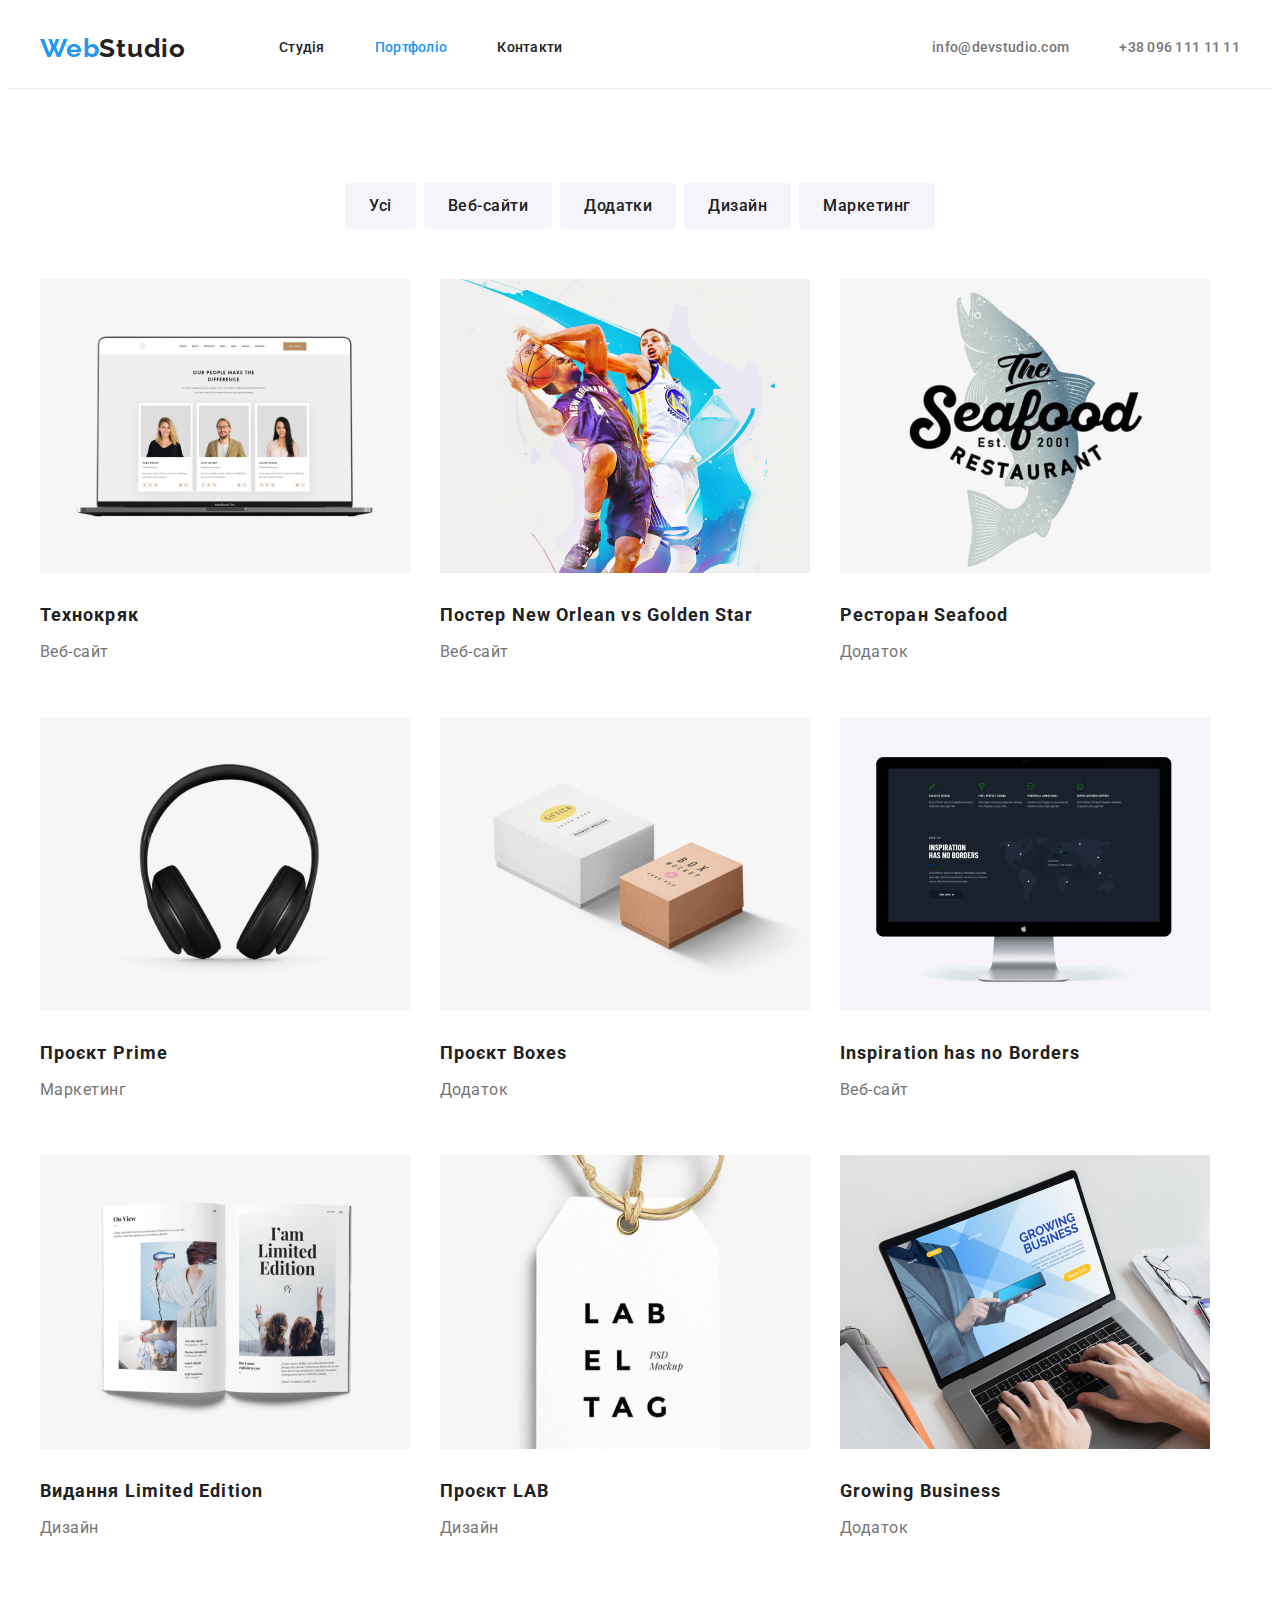
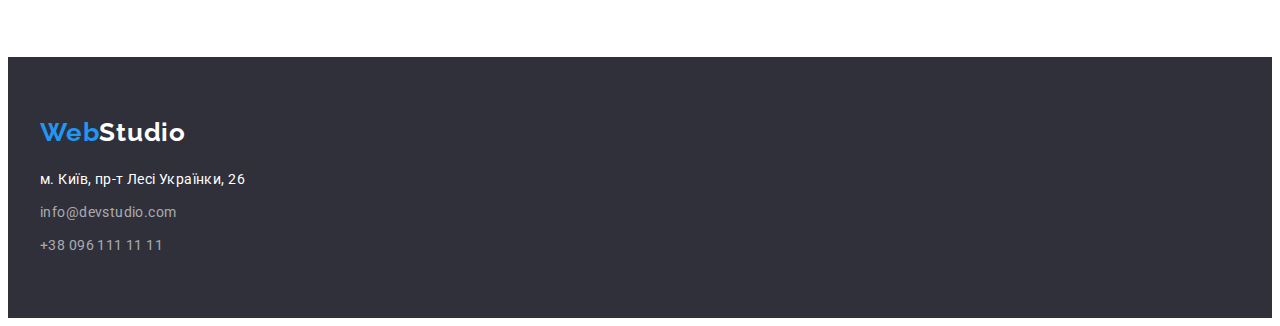
==== portfolio.html @ fdd96d2c "flexbox" ====
<!DOCTYPE html>
<html lang="uk">
<head>
    <meta charset="UTF-8">
    <meta http-equiv="X-UA-Compatible" content="IE=edge">
    <meta name="viewport" content="width=device-width, initial-scale=1.0">
    <title>Портфоліо</title>
    <link rel="preconnect" href="https://fonts.googleapis.com">
    <link rel="preconnect" href="https://fonts.gstatic.com" crossorigin>
    <link href="https://fonts.googleapis.com/css2?family=Raleway:wght@700&family=Roboto:wght@400;500;700;900&display=swap"
        rel="stylesheet">
    <link rel="stylesheet" href="https://cdnjs.cloudflare.com/ajax/libs/modern-normalize/1.1.0/modern-normalize.min.css"
        integrity="sha512-wpPYUAdjBVSE4KJnH1VR1HeZfpl1ub8YT/NKx4PuQ5NmX2tKuGu6U/JRp5y+Y8XG2tV+wKQpNHVUX03MfMFn9Q=="
        crossorigin="anonymous" referrerpolicy="no-referrer" />
    <link rel="stylesheet" href="./css/style.css">
</head>
<body>
    <header class="header">
        <!--меню в хедері-->
        <nav class="container main-nav">
            <a href="./index.html" class="logo"><span class="logo-style">Web</span>Studio</a>
            <!--буде посилання-->
            <ul class="site-nav list">
                <li class="item"><a href="./index.html" class="link">Студія</a></li>
                <li class="item"><a href="./portfolio.html" class="link current">Портфоліо</a></li>
                <li class="item"><a href="#" class="link">Контакти</a></li>
            </ul>
            <ul class="cont-nav list"><!--контакти в хедері-->
                <li class="item"><a href="mailto:info@devstudio.com" class="link">info@devstudio.com</a></li>
                <li class="item"><a href="tel:+380961111111" class="link">+38 096 111 11 11</a></li>
            </ul>
        </nav> 
    </header>
    <main>
        <section class="section">
           <div class="container">
            <h1 class="section-title visually-hidden">Приклади наших робіт</h1>
            <!--сховаємо на етапі оформлення-->
            <!--фільтри за типом робіт-->
            <ul class="filter-list list">
                <li class="item"><button class="button filter" type="button">Усі</button></li>
                <li class="item"class="item"> <button class="button filter" type="button">Веб-сайти</button></li>
                <li class="item"><button class="button filter" type="button">Додатки</button></li>
                <li class="item"><button class="button filter" type="button">Дизайн</button></li>
                <li class="item"><button class="button filter" type="button">Маркетинг</button></li>
            </ul>
            <!--матеріал, приклади робіт, для фільтрування-->
            <ul class="examples list">
                <li class="item">
                    <a class="example" href="#">
                        <img src="./images/techno_chryak.jpg" alt="ноутбук з Веб-сайтом Технокряк" width="370">
                        <h2 class="example-title">Технокряк</h2>
                        <p class="example-category">Веб-сайт</p>
                        <!-- <p class="example-description">Ресурс пропонує комплексні пропозиції з різним рівнем функціоналу та -->
                            <!-- сервісів. Все це дозволить відвідувачу отримати вичерпні відомості про компанію чи приватну особу.</p> -->
                    </a>
                </li>
                <li class="item">
                    <a class="example" href="#">
                        <img src="./images/new_orlean_vs.jpg" alt="Постер New Orlean vs Golden Star" width="370">
                        <h2 class="example-title">Постер New Orlean vs Golden Star</h2>
                        <p class="example-category">Веб-сайт</p>
                        <!-- <p class="example-description">Ресурс пропонує комплексні пропозиції з різним рівнем функціоналу та -->
                            <!-- сервісів. Все це дозволить відвідувачу отримати вичерпні відомості про компанію чи приватну особу.</p> -->
                    </a>
                </li>
                <li class="item">
                    <a class="example" href="#">
                        <img src="./images/seafood.jpg" alt="логотип Ресторану Seafood" width="370">
                        <h2 class="example-title">Ресторан Seafood</h2>
                        <p class="example-category">Додаток</p>
                        <!-- <p class="example-description">Ресурс пропонує комплексні пропозиції з різним рівнем функціоналу та -->
                            <!-- сервісів. Все це дозволить відвідувачу отримати вичерпні відомості про компанію чи приватну особу.</p> -->
                    </a>
                </li>
                <li class="item">
                    <a class="example" href="#">
                        <img src="./images/prime.jpg" alt="чорні навушники" width="370">
                        <h2 class="example-title">Проєкт Prime</h2>
                        <p class="example-category">Маркетинг</p>
                        <!-- <p class="example-description">Ресурс пропонує комплексні пропозиції з різним рівнем функціоналу та -->
                            <!-- сервісів. Все це дозволить відвідувачу отримати вичерпні відомості про компанію чи приватну особу.</p> -->
                    </a>
                </li>
                <li class="item">
                    <a class="example" href="#">
                        <img src="./images/boxes.jpg" alt="дві коробки" width="370">
                        <h2 class="example-title">Проєкт Boxes</h2>
                        <p class="example-category">Додаток</p>
                        <!-- <p class="example-description">Ресурс пропонує комплексні пропозиції з різним рівнем функціоналу та -->
                            <!-- сервісів. Все це дозволить відвідувачу отримати вичерпні відомості про компанію чи приватну особу.</p> -->
            
                    </a>
                </li>
                <li class="item">
                    <a class="example" href="#">
                        <img src="./images/noborders.jpg" alt="Монітор з сайтом" width="370">
                        <h2 class="example-title">Inspiration has no Borders</h2>
                        <p class="example-category">Веб-сайт</p>
                        <!-- <p class="example-description">Ресурс пропонує комплексні пропозиції з різним рівнем функціоналу та -->
                            <!-- сервісів. Все це дозволить відвідувачу отримати вичерпні відомості про компанію чи приватну особу.</p> -->
                    </a>
                </li>
                <li class="item">
                    <a class="example" href="#">
                        <img src="./images/limited_edition.jpg" alt="розгорнута книга" width="370">
                        <h2 class="example-title">Видання Limited Edition</h2>
                        <p class="example-category">Дизайн</p>
                        <!-- <p class="example-description">Ресурс пропонує комплексні пропозиції з різним рівнем функціоналу та -->
                            <!-- сервісів. Все це дозволить відвідувачу отримати вичерпні відомості про компанію чи приватну особу.</p> -->
                    </a>
                </li>
                <li class="item">
                    <a class="example" href="#">
                        <img src="./images/label.jpg" alt="мітка з написом Lable Tag" width="370">
                        <h2 class="example-title">Проєкт LAB</h2>
                        <p class="example-category">Дизайн</p>
                        <!-- <p class="example-description">Ресурс пропонує комплексні пропозиції з різним рівнем функціоналу та -->
                            <!-- сервісів. Все це дозволить відвідувачу отримати вичерпні відомості про компанію чи приватну особу.</p> -->
                    </a>
                </li>
                <li class="item">
                    <a class="example" href="">
                        <img src="./images/growing_bussines.jpg" alt="Ноутбук з додатком" width="370">
                        <h2 class="example-title">Growing Business</h2>
                        <p class="example-category">Додаток</p>
                        <!-- <p class="example-description">Ресурс пропонує комплексні пропозиції з різним рівнем функціоналу та -->
                            <!-- сервісів. Все це дозволить відвідувачу отримати вичерпні відомості про компанію чи приватну особу.</p> -->
                    </a>
                </li>
            </ul>
           </div>
        </section>
    </main>
    <!-- футер -->
    <footer class="footer">
        <div class="container">
            <a href="./index.html" class="logo"><span class="logo-style">Web</span>Studio</a>
            <address class="footer-adr">
                <ul class="footer-adr-list list">
                    <li class="item">
                        <a href="https://goo.gl/maps/CPtrU1FHBa2aNyZL9" class="f-adress" target="_blank"
                            rel="noopener noreferrer nofollow">м. Київ, пр-т Лесі
                            Українки, 26</a>
                    </li>
                    <li class="item">
                        <a href="mailto:info@devstudio.com" class="link">info@devstudio.com</a>
                    </li>
                    <li class="item">
                        <a href="tel:+380961111111" class="link">+38 096 111 11 11</a>
                    </li>
                </ul>
            </address>
        </div>
    </footer>
    
</body>
</html>
---- css/style.css ----
/* палітра */

/* основний колір тексту #212121 */
/* другорядний колір тексту #757575 */
/* основний білий колір фону #F5F5F5 */
/* білий у хедері #ECECEC */
/* білий колір #FFFFFF */
/* синій колір #2196F3 */
/* чорний колір для лого #000000 */
/* колір не активної кнопки #F5F4FA */
:root{
  --primary-text-color: #212121;
  --secondary-text-color: #757575;
  --accent-color: #2196F3;
  --primary-white-color: #ffffff;
  --calm-button-bg-color: #F5F4FA;
  --transp-foot-text-color: rgba(100%,100%,100%,60%);
  --secondary-bkg-color: #2F303A
  
}

body {
    color: var(--primary-text-color);
    background-color: var(--primary-white-color);
    font-family:'Roboto', sans-serif;
    font-style: normal;
}
/* прибираємо крапки зі списків */
.list {
    list-style: none;
    padding: 0;
    margin: 0;
}

.container{
    width: 1200px;
    margin-left: auto;
    margin-right: auto;
    padding-left: 15px;
    padding-right: 15px;
}

/* ховаємо заголовки */
.visually-hidden {
    position: absolute;
    white-space: nowrap;
    width: 1px;
    height: 1px;
    overflow: hidden;
    border: 0;
    padding: 0;
    clip: rect(0 0 0 0);
    clip-path: inset(50%);
    margin: -1px;
}

/*хедер навігація*/

.header{
    display: block;
    border-bottom: 1px solid #ECECEC;
}

.main-nav{
    display: flex;
    align-items: center;
}
/* стиль логотипу */
.logo{
    margin-right: 93px;
    color: var(--primary-text-color);

    font-family: 'Raleway', sans-serif;
    font-weight: 700;
    font-size: 26px;
    line-height: 1.19;
    letter-spacing: 0.03em;
    text-decoration: none;
}
/* другий колір логотипу */
.logo-style{
    color: var(--accent-color);
}

/* стиль меню навігації */
.site-nav, .cont-nav{
    display: flex;

    font-weight: 500;
    font-size: 14px;
    line-height: 1.14;
    letter-spacing: 0.02em;
}

.cont-nav .item + .item,
.site-nav .item + .item{
    margin-left: 50px;
}

.site-nav .link{
    display: block;
    padding-top: 32px;
    padding-bottom: 32px;

    color: var(--primary-text-color);
    text-decoration: none;
}

/* ховер і фокус у навігації і контактах у хедері */
.site-nav .link:hover,  /* меню навігації ухедері */
.site-nav .link:focus,
.cont-nav .link:hover,  /*контакти у хедері*/
.cont-nav .link:focus,   
.footer-adr-list .link:hover,   /*контакти у футері*/
.footer-adr-list .link:focus{
    color: var(--accent-color);
}

/* індикація актикного пункту меню(сторінки) у навигації */
.site-nav .link.current{
    color: var(--accent-color);    
}

/* контакти у хедері*/
.cont-nav{
    margin-left: auto;
}
.cont-nav .link{
    display: block;
    padding-top: 32px;
    padding-bottom: 32px;

    color: var(--secondary-text-color);   
    text-decoration: none;
}



/*секція головна ідея*/
.hero{
    background-color: var(--secondary-bkg-color);
    text-align: center;
    padding-top: 200px;
    padding-bottom: 200px;
}
/* заголовок головної ідеї */
.hero-title{
    margin-top: 0;
    margin-bottom: 30;

    color:var(--primary-white-color) ;
    font-weight: 900;
    font-size: 44px;
    line-height: 1.36;
    letter-spacing: 0.06em;
    text-transform: uppercase;

   
}
/* кнопка */
.button{
    border-radius: 4px;
    border: 4px solid transparent;
    padding: 10px 32px;
    
    color: var(--primary-white-color);
    background-color: var(--accent-color);
    font-family: inherit;
    font-weight: 700;
    font-size: 16px;
    line-height: 1.88;
    align-items: center;
    text-align: center;
    letter-spacing: 0.06em;
    cursor: pointer;
}


/* контент */
.section{
    padding-top: 94px;
    padding-bottom: 94px;
}
.section-title{
    margin-top: 0;
    margin-bottom: 50px;
    font-weight: 700;
    font-size: 36px;
    line-height: 1.17;
    text-align: center;
    letter-spacing: 0.03em;
}
.section.no-padding-top{
    padding-top: 0;
}

.section.secondary-bkg{
    background-color: var(--calm-button-bg-color);

}


/*секція инструменти*/
.instruments{
    display:flex;
}

.instruments .item{
    width: 270px;
}

.instruments .item + .item{
    margin-left: 30px;
}
/* стиль для заголовків інструментів */
.instruments .title{
    margin-top: 0;
    margin-bottom: 10px;

    font-weight: 700;
    font-size: 14px;
    line-height: 1.14;
    text-transform: uppercase;
}
/* стиль для опису інструментів */
.instruments .text{
    color: var(--secondary-text-color);
    font-weight: 400;
    font-size: 14px;
    line-height: 1.71;
    margin-top:0;
    margin-bottom: 0;
}

/* секція чим ми займаємось */
.work-list{
    display: flex;
}
.work-list .item + .item{
    margin-left: 30px;
}

/* секція наша команда */
.team-list{
    font-size: 16px;
    line-height: 1.19;
    letter-spacing: 0.03em;
    display: flex;
}
.team-member{
    background-color: var(--primary-white-color);
    text-align: center;
    box-shadow: 0px 1px 3px rgba(0, 0, 0, 0.12), 0px 1px 1px rgba(0, 0, 0, 0.14), 0px 2px 1px rgba(0, 0, 0, 0.2);
    border-radius: 0px 0px 4px 4px;
    padding-bottom: 30px;
}
.team-list .team-member + .team-member{
    margin-left: 30px;
}

.team-member .foto{
    margin-bottom: 30px;
}

/* піб тіммейта */
.team-member .title{
    color: var(--primary-text-color);
    font-weight: 500;
    font-size: 16px;
    margin-top: 0;
    margin-bottom: 10px;
}
/* позиція тіммейта */
.team-member .position{
    margin-top: 0;
    margin-bottom: 0;
    color: var(--secondary-text-color);
}


/* Cтилі для сторінки портфоліо */

/* кнопки фільтрації */
.button.filter {
    color: var(--primary-text-color);
    background-color: var(--calm-button-bg-color);
    font-weight: 500;
    font-size: 16px;
    line-height: 1.62;
    text-align: center;
    letter-spacing: 0.03em;
    padding: 6px 20px;

}
/* ховер та фокус для кнопок фільтрації */
.button.filter:hover,
.button.filter:focus {
    color: var(--primary-white-color);
    background-color: var(--accent-color);
    box-shadow: 0px 4px 4px rgba(0, 0, 0, 0.15);
}

/* вирівнюємо кнопки фільтрації по горизонталі */
.filter-list{
    display: flex;
    justify-content: center;
    margin-bottom: 50px;
}
.filter-list .item + .item{
    margin-left: 8px;
}

/* розміщення та геометрія прикладів робіт */
.examples{
    display: flex;
    flex-wrap: wrap;
}
.examples .item{
    width: calc((100%-60px)/3);
    margin-right: 30px;
    margin-bottom: 30px;
    padding-bottom: 20px;
}
.examples .item:nth-child(3n){
    margin-right: 0;
}
.examples .item:nth-last-child(-n+3){
    margin-bottom: 0;
}
/* скидуємо оформлення тексту для прикладів роботи */
.example{
    text-decoration: none;
}
/* стиль для заголовків прикладів робіт */
.example-title{
    color: var(--primary-text-color);
    font-weight: 700;
    font-size: 18px;
    line-height: 2;
    letter-spacing: 0.06em;
    margin-bottom: 4px;
    margin-top: 20px;
}
/* стиль для опису категорій(типів) робіт */
.example-category{
    color: var(--secondary-text-color);
    font-size: 16px;
    line-height: 1.88;
    letter-spacing: 0.03em;
    margin: 0;
   
}
/* стиль длдетального опису прикладів робіт */
.example-description{
    color: var(--primary-white-color);
    font-size: 18px;
    line-height: 1.56;
    letter-spacing: 0.03em;
}


/* футер */
.footer{
    background-color: var(--secondary-bkg-color);
    padding-top: 60px;
    padding-bottom: 60px;
    
}
/* контейнер адресси */
.footer-adr{
    font-style: normal;
    font-size: 14px;
    line-height: 1.71;
    letter-spacing: 0.03em;
    margin-top: 20px;
}
/* перелік контактів(адресс) у футері */
.footer-adr-list{

}
/* фізична адресса в футері */
.f-adress{
    color: var(--primary-white-color);
    text-decoration: none;   
}


/* зміна кольору лого в футері */
.footer .logo{
    color:var(--primary-white-color);
    margin-right: 0;
}



/* колір емайлу та телефону в футері */
.footer-adr-list .link{
    color: var(--transp-foot-text-color);
    text-decoration: none;
}

.footer-adr-list .item + .item{
    margin-top: 9px;
}
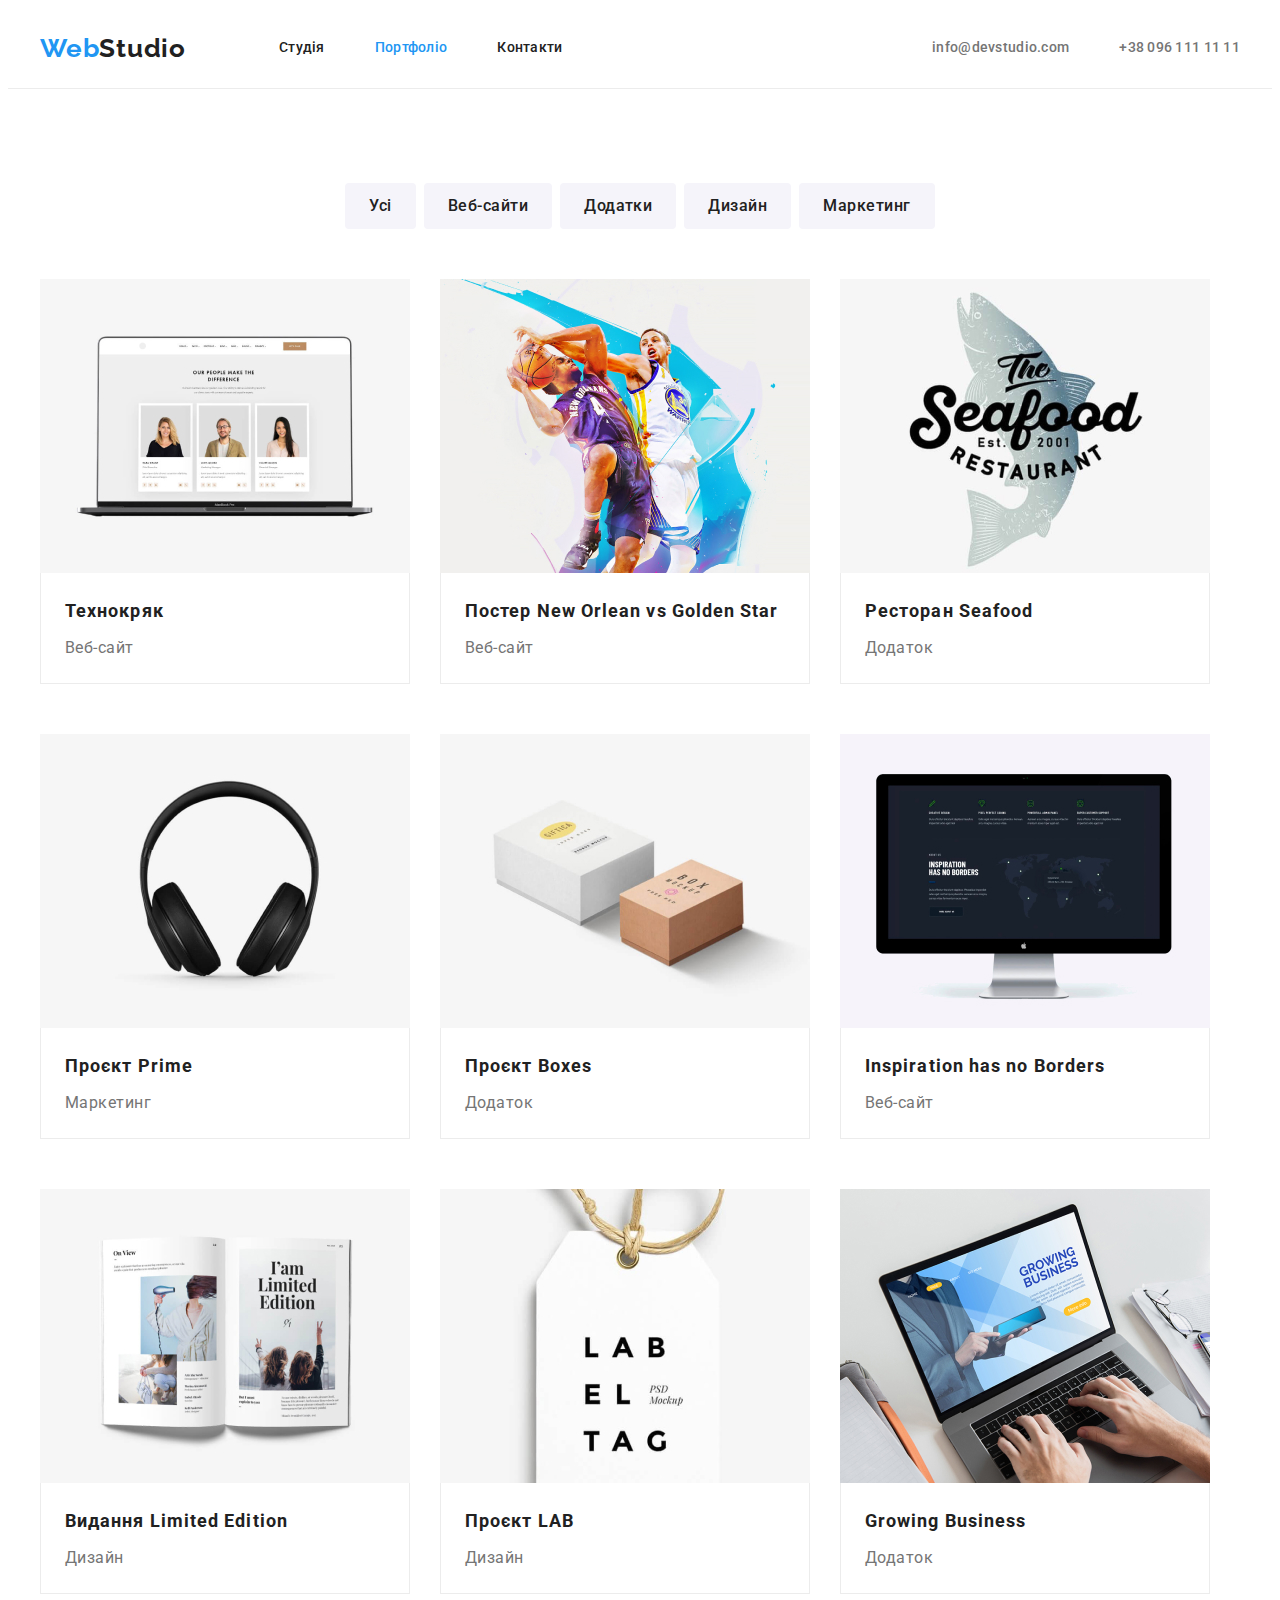
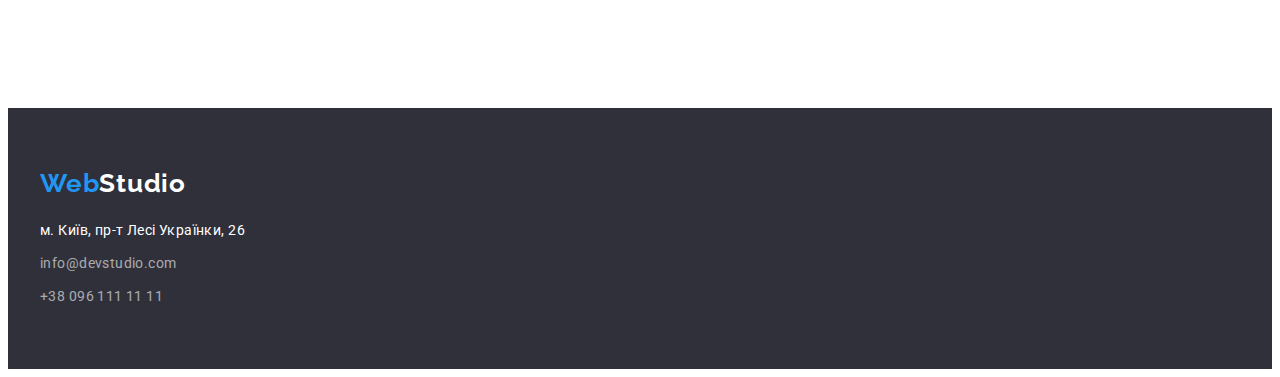
==== commit 37cf2ac3: "оформлення портфоліо" ====
--- a/portfolio.html
+++ b/portfolio.html
@@ -48,84 +48,101 @@
             <ul class="examples list">
                 <li class="item">
                     <a class="example" href="#">
-                        <img src="./images/techno_chryak.jpg" alt="ноутбук з Веб-сайтом Технокряк" width="370">
-                        <h2 class="example-title">Технокряк</h2>
-                        <p class="example-category">Веб-сайт</p>
-                        <!-- <p class="example-description">Ресурс пропонує комплексні пропозиції з різним рівнем функціоналу та -->
+                        <img src="./images/techno_chryak.jpg" class="examples-img" alt="ноутбук з Веб-сайтом Технокряк" width="370">
+                        <div class="description">
+                            <h2 class="example-title">Технокряк</h2>
+                            <p class="example-category">Веб-сайт</p>
+                            <!-- <p class="example-description">Ресурс пропонує комплексні пропозиції з різним рівнем функціоналу та -->
                             <!-- сервісів. Все це дозволить відвідувачу отримати вичерпні відомості про компанію чи приватну особу.</p> -->
+                        </div>                     
                     </a>
                 </li>
                 <li class="item">
                     <a class="example" href="#">
-                        <img src="./images/new_orlean_vs.jpg" alt="Постер New Orlean vs Golden Star" width="370">
-                        <h2 class="example-title">Постер New Orlean vs Golden Star</h2>
-                        <p class="example-category">Веб-сайт</p>
-                        <!-- <p class="example-description">Ресурс пропонує комплексні пропозиції з різним рівнем функціоналу та -->
+                        <img src="./images/new_orlean_vs.jpg" class="examples-img" alt="Постер New Orlean vs Golden Star" width="370">
+                        <div class="description">
+                            <h2 class="example-title">Постер New Orlean vs Golden Star</h2>
+                            <p class="example-category">Веб-сайт</p>
+                            <!-- <p class="example-description">Ресурс пропонує комплексні пропозиції з різним рівнем функціоналу та -->
                             <!-- сервісів. Все це дозволить відвідувачу отримати вичерпні відомості про компанію чи приватну особу.</p> -->
+                        </div>
                     </a>
                 </li>
                 <li class="item">
                     <a class="example" href="#">
-                        <img src="./images/seafood.jpg" alt="логотип Ресторану Seafood" width="370">
-                        <h2 class="example-title">Ресторан Seafood</h2>
-                        <p class="example-category">Додаток</p>
-                        <!-- <p class="example-description">Ресурс пропонує комплексні пропозиції з різним рівнем функціоналу та -->
+                        <img src="./images/seafood.jpg" class="examples-img" alt="логотип Ресторану Seafood" width="370">
+                        <div class="description"> 
+                            <h2 class="example-title">Ресторан Seafood</h2>
+                            <p class="example-category">Додаток</p>
+                            <!-- <p class="example-description">Ресурс пропонує комплексні пропозиції з різним рівнем функціоналу та -->
                             <!-- сервісів. Все це дозволить відвідувачу отримати вичерпні відомості про компанію чи приватну особу.</p> -->
+                        </div>
                     </a>
                 </li>
                 <li class="item">
                     <a class="example" href="#">
-                        <img src="./images/prime.jpg" alt="чорні навушники" width="370">
-                        <h2 class="example-title">Проєкт Prime</h2>
-                        <p class="example-category">Маркетинг</p>
-                        <!-- <p class="example-description">Ресурс пропонує комплексні пропозиції з різним рівнем функціоналу та -->
+                        <img src="./images/prime.jpg" class="examples-img" alt="чорні навушники" width="370">
+                        <div class="description">
+                            <h2 class="example-title">Проєкт Prime</h2>
+                            <p class="example-category">Маркетинг</p>
+                            <!-- <p class="example-description">Ресурс пропонує комплексні пропозиції з різним рівнем функціоналу та -->
                             <!-- сервісів. Все це дозволить відвідувачу отримати вичерпні відомості про компанію чи приватну особу.</p> -->
+                        </div>                     
                     </a>
                 </li>
                 <li class="item">
                     <a class="example" href="#">
-                        <img src="./images/boxes.jpg" alt="дві коробки" width="370">
-                        <h2 class="example-title">Проєкт Boxes</h2>
-                        <p class="example-category">Додаток</p>
-                        <!-- <p class="example-description">Ресурс пропонує комплексні пропозиції з різним рівнем функціоналу та -->
+                        <img src="./images/boxes.jpg" class="examples-img" alt="дві коробки" width="370">
+                        <div class="description">
+                            <h2 class="example-title">Проєкт Boxes</h2>
+                            <p class="example-category">Додаток</p>
+                            <!-- <p class="example-description">Ресурс пропонує комплексні пропозиції з різним рівнем функціоналу та -->
                             <!-- сервісів. Все це дозволить відвідувачу отримати вичерпні відомості про компанію чи приватну особу.</p> -->
-            
+                        </div>    
                     </a>
                 </li>
                 <li class="item">
                     <a class="example" href="#">
-                        <img src="./images/noborders.jpg" alt="Монітор з сайтом" width="370">
-                        <h2 class="example-title">Inspiration has no Borders</h2>
-                        <p class="example-category">Веб-сайт</p>
-                        <!-- <p class="example-description">Ресурс пропонує комплексні пропозиції з різним рівнем функціоналу та -->
+                        <img src="./images/noborders.jpg" class="examples-img" alt="Монітор з сайтом" width="370">
+                        <div class="description">
+                            <h2 class="example-title">Inspiration has no Borders</h2>
+                            <p class="example-category">Веб-сайт</p>
+                            <!-- <p class="example-description">Ресурс пропонує комплексні пропозиції з різним рівнем функціоналу та -->
                             <!-- сервісів. Все це дозволить відвідувачу отримати вичерпні відомості про компанію чи приватну особу.</p> -->
+                        </div>                      
                     </a>
                 </li>
                 <li class="item">
                     <a class="example" href="#">
-                        <img src="./images/limited_edition.jpg" alt="розгорнута книга" width="370">
-                        <h2 class="example-title">Видання Limited Edition</h2>
-                        <p class="example-category">Дизайн</p>
-                        <!-- <p class="example-description">Ресурс пропонує комплексні пропозиції з різним рівнем функціоналу та -->
+                        <img src="./images/limited_edition.jpg" class="examples-img" alt="розгорнута книга" width="370">
+                        <div class="description">
+                            <h2 class="example-title">Видання Limited Edition</h2>
+                            <p class="example-category">Дизайн</p>
+                            <!-- <p class="example-description">Ресурс пропонує комплексні пропозиції з різним рівнем функціоналу та -->
                             <!-- сервісів. Все це дозволить відвідувачу отримати вичерпні відомості про компанію чи приватну особу.</p> -->
+                        </div>
                     </a>
                 </li>
                 <li class="item">
                     <a class="example" href="#">
-                        <img src="./images/label.jpg" alt="мітка з написом Lable Tag" width="370">
-                        <h2 class="example-title">Проєкт LAB</h2>
-                        <p class="example-category">Дизайн</p>
-                        <!-- <p class="example-description">Ресурс пропонує комплексні пропозиції з різним рівнем функціоналу та -->
+                        <img src="./images/label.jpg" class="examples-img" alt="мітка з написом Lable Tag" width="370">
+                        <div class="description">
+                            <h2 class="example-title">Проєкт LAB</h2>
+                            <p class="example-category">Дизайн</p>
+                            <!-- <p class="example-description">Ресурс пропонує комплексні пропозиції з різним рівнем функціоналу та -->
                             <!-- сервісів. Все це дозволить відвідувачу отримати вичерпні відомості про компанію чи приватну особу.</p> -->
+                        </div>
                     </a>
                 </li>
                 <li class="item">
                     <a class="example" href="">
-                        <img src="./images/growing_bussines.jpg" alt="Ноутбук з додатком" width="370">
-                        <h2 class="example-title">Growing Business</h2>
-                        <p class="example-category">Додаток</p>
-                        <!-- <p class="example-description">Ресурс пропонує комплексні пропозиції з різним рівнем функціоналу та -->
+                        <img src="./images/growing_bussines.jpg" class="examples-img" alt="Ноутбук з додатком" width="370">
+                        <div class="description">
+                            <h2 class="example-title">Growing Business</h2>
+                            <p class="example-category">Додаток</p>
+                            <!-- <p class="example-description">Ресурс пропонує комплексні пропозиції з різним рівнем функціоналу та -->
                             <!-- сервісів. Все це дозволить відвідувачу отримати вичерпні відомості про компанію чи приватну особу.</p> -->
+                        </div>   
                     </a>
                 </li>
             </ul>
--- a/css/style.css
+++ b/css/style.css
@@ -330,6 +330,8 @@
 /* скидуємо оформлення тексту для прикладів роботи */
 .example{
     text-decoration: none;
+    margin:0;
+    display: block;
 }
 /* стиль для заголовків прикладів робіт */
 .example-title{
@@ -339,7 +341,7 @@
     line-height: 2;
     letter-spacing: 0.06em;
     margin-bottom: 4px;
-    margin-top: 20px;
+    margin-top: 0;
 }
 /* стиль для опису категорій(типів) робіт */
 .example-category{
@@ -350,7 +352,20 @@
     margin: 0;
    
 }
-/* стиль длдетального опису прикладів робіт */
+/* зображення прикладів робіт */
+.examples-img{
+    display: block;
+}
+/* нижня рамка прикладив робіт */
+.example .description{
+    margin: 0;
+    padding: 20px 24px;
+    border-bottom: 1px solid #ECECEC;
+    border-right: 1px solid #ECECEC;
+    border-left: 1px solid #ECECEC;
+
+}
+/* стиль для детального опису прикладів робіт */
 .example-description{
     color: var(--primary-white-color);
     font-size: 18px;
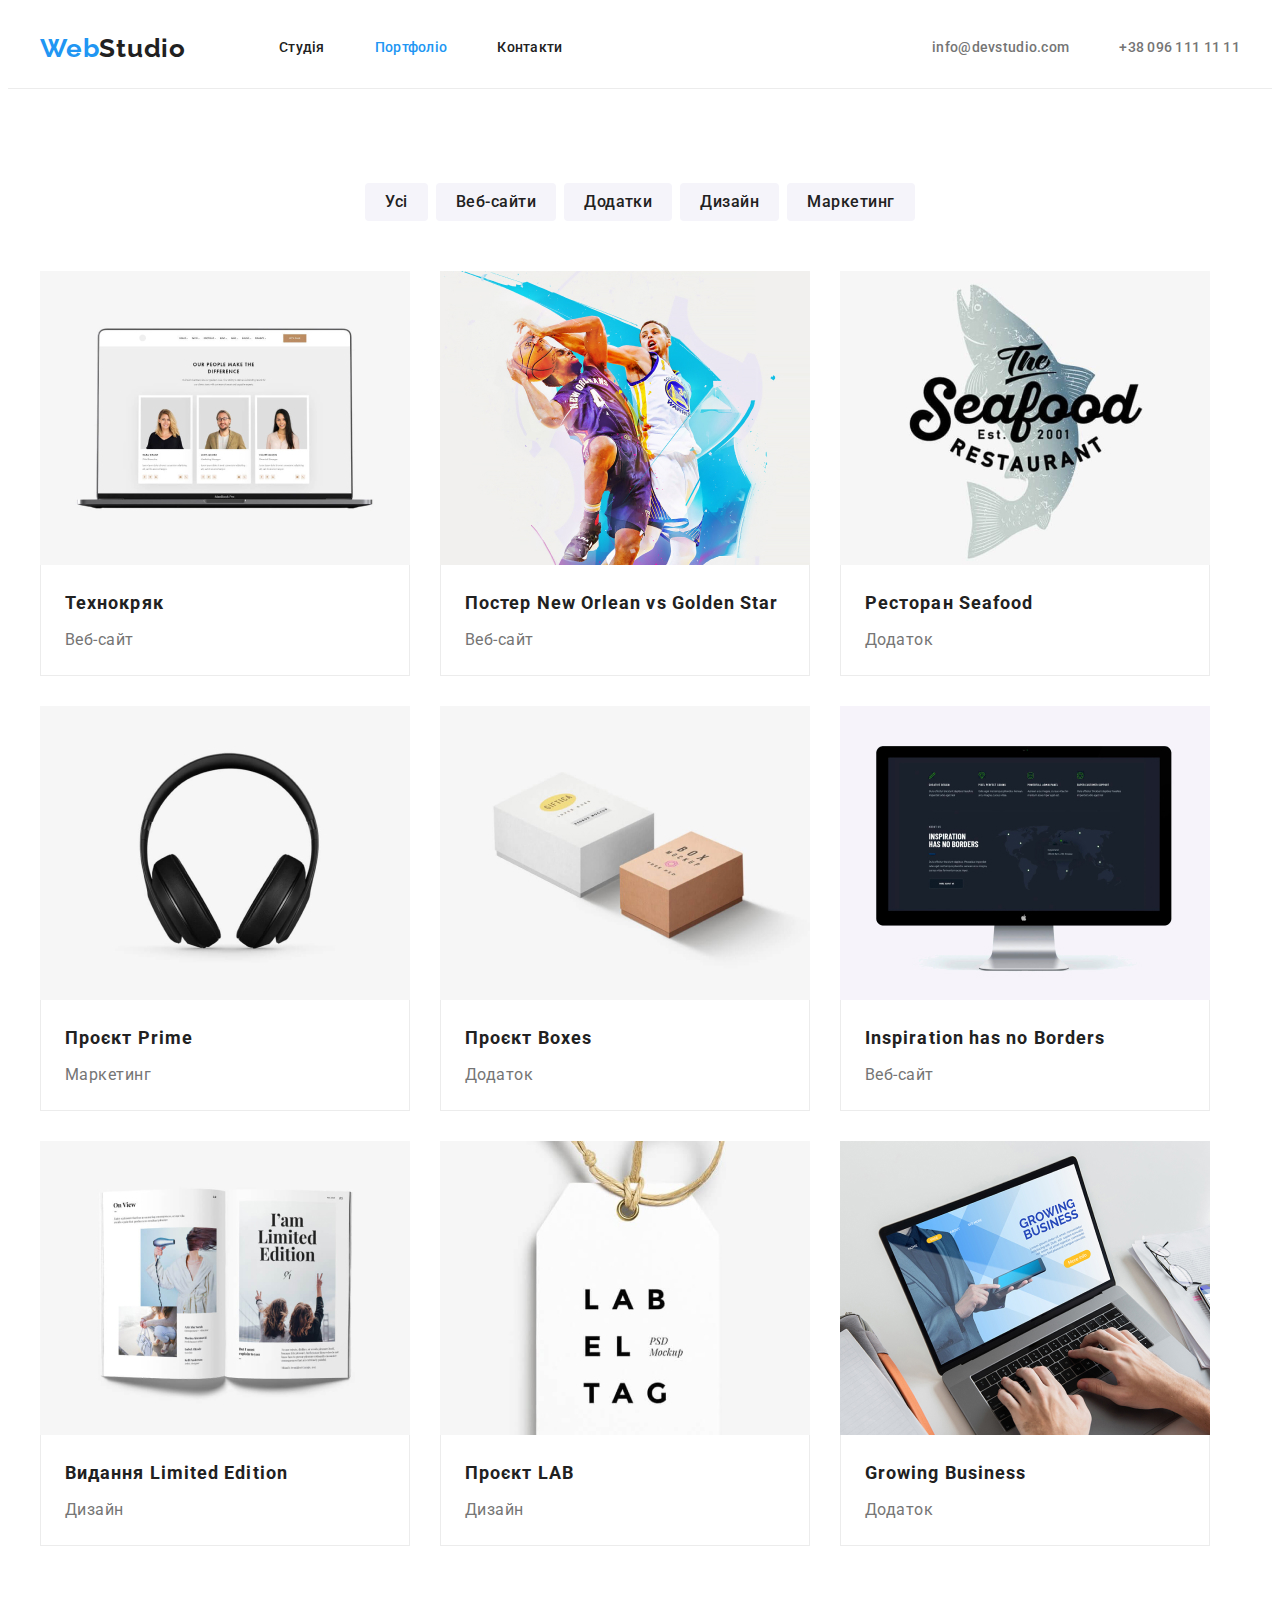
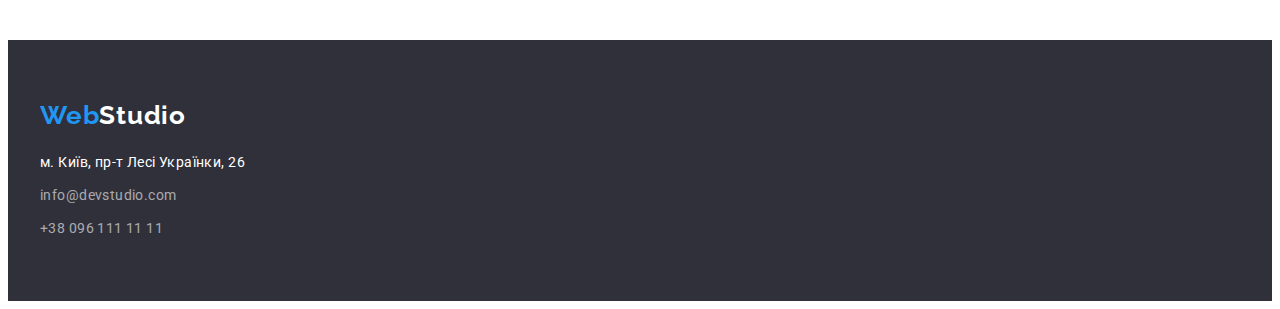
==== commit 0ad44850: "Приводить до виду згідно ДЗ" ====
--- a/portfolio.html
+++ b/portfolio.html
@@ -1,4 +1,4 @@
-<!DOCTYPE html>
+<!doctype html>
 <html lang="uk">
 <head>
     <meta charset="UTF-8">
@@ -11,7 +11,7 @@
         rel="stylesheet">
     <link rel="stylesheet" href="https://cdnjs.cloudflare.com/ajax/libs/modern-normalize/1.1.0/modern-normalize.min.css"
         integrity="sha512-wpPYUAdjBVSE4KJnH1VR1HeZfpl1ub8YT/NKx4PuQ5NmX2tKuGu6U/JRp5y+Y8XG2tV+wKQpNHVUX03MfMFn9Q=="
-        crossorigin="anonymous" referrerpolicy="no-referrer" />
+        crossorigin="anonymous" referrerpolicy="no-referrer">
     <link rel="stylesheet" href="./css/style.css">
 </head>
 <body>
@@ -39,7 +39,7 @@
             <!--фільтри за типом робіт-->
             <ul class="filter-list list">
                 <li class="item"><button class="button filter" type="button">Усі</button></li>
-                <li class="item"class="item"> <button class="button filter" type="button">Веб-сайти</button></li>
+                <li class="item"><button class="button filter" type="button">Веб-сайти</button></li>
                 <li class="item"><button class="button filter" type="button">Додатки</button></li>
                 <li class="item"><button class="button filter" type="button">Дизайн</button></li>
                 <li class="item"><button class="button filter" type="button">Маркетинг</button></li>
--- a/css/style.css
+++ b/css/style.css
@@ -8,6 +8,7 @@
 /* синій колір #2196F3 */
 /* чорний колір для лого #000000 */
 /* колір не активної кнопки #F5F4FA */
+/* сірий колір бордерів #ECECEC */
 :root{
   --primary-text-color: #212121;
   --secondary-text-color: #757575;
@@ -15,7 +16,8 @@
   --primary-white-color: #ffffff;
   --calm-button-bg-color: #F5F4FA;
   --transp-foot-text-color: rgba(100%,100%,100%,60%);
-  --secondary-bkg-color: #2F303A
+  --secondary-bkg-color: #2F303A;
+  --bordering-color: #ECECEC;
   
 }
 
@@ -44,6 +46,7 @@
 .visually-hidden {
     position: absolute;
     white-space: nowrap;
+    
     width: 1px;
     height: 1px;
     overflow: hidden;
@@ -58,7 +61,7 @@
 
 .header{
     display: block;
-    border-bottom: 1px solid #ECECEC;
+    border-bottom: 1px solid var(--bordering-color);
 }
 
 .main-nav{
@@ -69,6 +72,7 @@
 .logo{
     margin-right: 93px;
     color: var(--primary-text-color);
+    padding: 10px 0;
 
     font-family: 'Raleway', sans-serif;
     font-weight: 700;
@@ -143,15 +147,18 @@
     padding-top: 200px;
     padding-bottom: 200px;
 }
+
+
 /* заголовок головної ідеї */
 .hero-title{
-    margin-top: 0;
-    margin-bottom: 30;
+    margin: 0;
+    margin-bottom: 30px;
+    padding: 0 200px;
 
     color:var(--primary-white-color) ;
     font-weight: 900;
     font-size: 44px;
-    line-height: 1.36;
+    line-height: 1.364; /* если поставить множитель 1.36 - тогда размер блока будет меньше на 2px */
     letter-spacing: 0.06em;
     text-transform: uppercase;
 
@@ -160,7 +167,7 @@
 /* кнопка */
 .button{
     border-radius: 4px;
-    border: 4px solid transparent;
+    border: transparent;
     padding: 10px 32px;
     
     color: var(--primary-white-color);
@@ -219,7 +226,8 @@
 
     font-weight: 700;
     font-size: 14px;
-    line-height: 1.14;
+    line-height: 1.143;
+    letter-spacing: 0.03em;
     text-transform: uppercase;
 }
 /* стиль для опису інструментів */
@@ -227,9 +235,10 @@
     color: var(--secondary-text-color);
     font-weight: 400;
     font-size: 14px;
-    line-height: 1.71;
+    line-height: 1.72;
     margin-top:0;
     margin-bottom: 0;
+    letter-spacing: 0.03em;
 }
 
 /* секція чим ми займаємось */
@@ -240,6 +249,9 @@
     margin-left: 30px;
 }
 
+.work-list .img{
+    display: block;
+}
 /* секція наша команда */
 .team-list{
     font-size: 16px;
@@ -252,16 +264,19 @@
     text-align: center;
     box-shadow: 0px 1px 3px rgba(0, 0, 0, 0.12), 0px 1px 1px rgba(0, 0, 0, 0.14), 0px 2px 1px rgba(0, 0, 0, 0.2);
     border-radius: 0px 0px 4px 4px;
-    padding-bottom: 30px;
 }
 .team-list .team-member + .team-member{
     margin-left: 30px;
 }
 
+
 .team-member .foto{
-    margin-bottom: 30px;
-}
-
+    display: block;
+}
+.team-member .description{
+    padding-top: 30px;
+    padding-bottom: 30px;
+}
 /* піб тіммейта */
 .team-member .title{
     color: var(--primary-text-color);
@@ -319,7 +334,6 @@
     width: calc((100%-60px)/3);
     margin-right: 30px;
     margin-bottom: 30px;
-    padding-bottom: 20px;
 }
 .examples .item:nth-child(3n){
     margin-right: 0;
@@ -347,10 +361,9 @@
 .example-category{
     color: var(--secondary-text-color);
     font-size: 16px;
-    line-height: 1.88;
-    letter-spacing: 0.03em;
-    margin: 0;
-   
+    line-height: 1.875;
+    letter-spacing: 0.03em;
+    margin: 0; 
 }
 /* зображення прикладів робіт */
 .examples-img{
@@ -360,9 +373,9 @@
 .example .description{
     margin: 0;
     padding: 20px 24px;
-    border-bottom: 1px solid #ECECEC;
-    border-right: 1px solid #ECECEC;
-    border-left: 1px solid #ECECEC;
+    border-bottom: 1px solid var(--bordering-color);
+    border-right: 1px solid var(--bordering-color);
+    border-left: 1px solid var(--bordering-color);
 
 }
 /* стиль для детального опису прикладів робіт */
@@ -371,6 +384,7 @@
     font-size: 18px;
     line-height: 1.56;
     letter-spacing: 0.03em;
+    
 }
 
 
@@ -378,8 +392,7 @@
 .footer{
     background-color: var(--secondary-bkg-color);
     padding-top: 60px;
-    padding-bottom: 60px;
-    
+    padding-bottom: 60px;  
 }
 /* контейнер адресси */
 .footer-adr{
@@ -387,7 +400,7 @@
     font-size: 14px;
     line-height: 1.71;
     letter-spacing: 0.03em;
-    margin-top: 20px;
+    padding-top: 20px;
 }
 /* перелік контактів(адресс) у футері */
 .footer-adr-list{
@@ -396,7 +409,7 @@
 /* фізична адресса в футері */
 .f-adress{
     color: var(--primary-white-color);
-    text-decoration: none;   
+    text-decoration: none;
 }
 
 
@@ -406,14 +419,15 @@
     margin-right: 0;
 }
 
-
-
 /* колір емайлу та телефону в футері */
 .footer-adr-list .link{
     color: var(--transp-foot-text-color);
-    text-decoration: none;
-}
-
+    text-decoration: none;  
+}
+.footer-adr-list .item{
+}
+
+/* відстань між елементами переліку контактів в футерь */
 .footer-adr-list .item + .item{
     margin-top: 9px;
-}+}
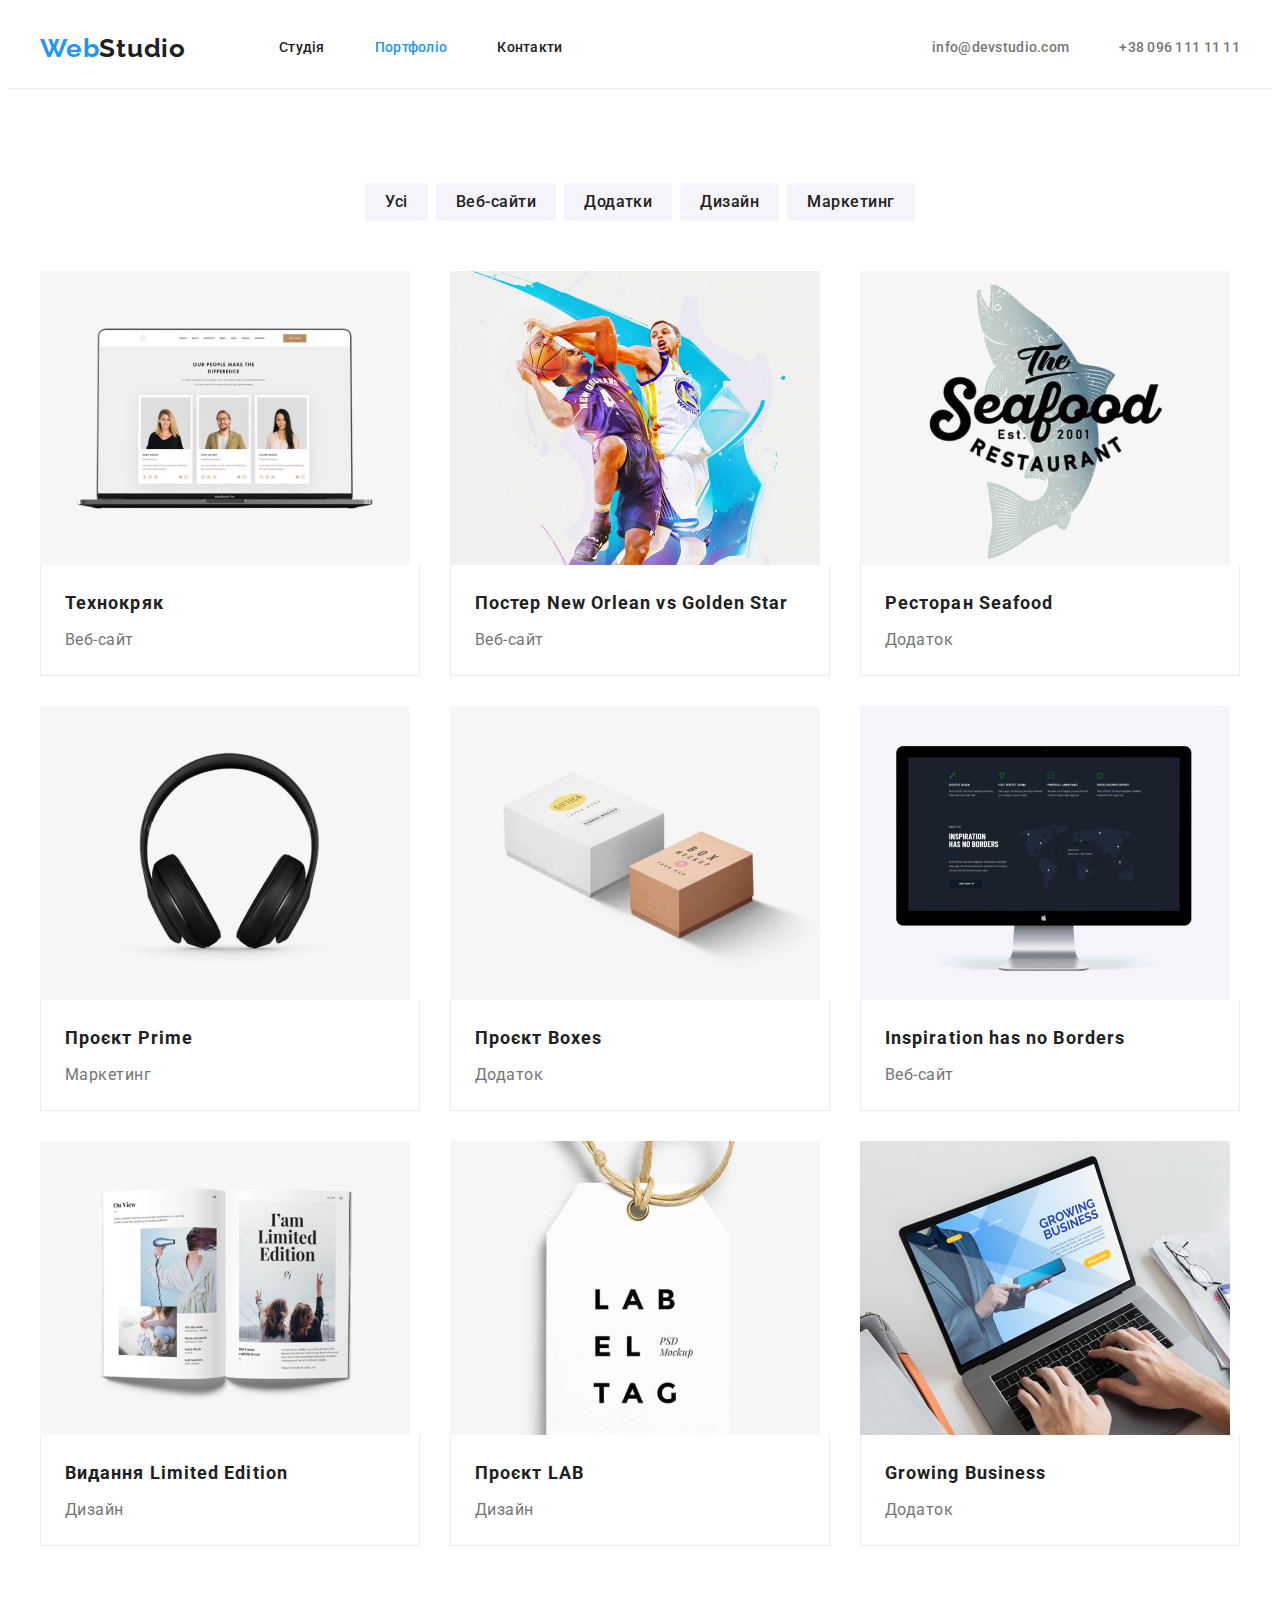
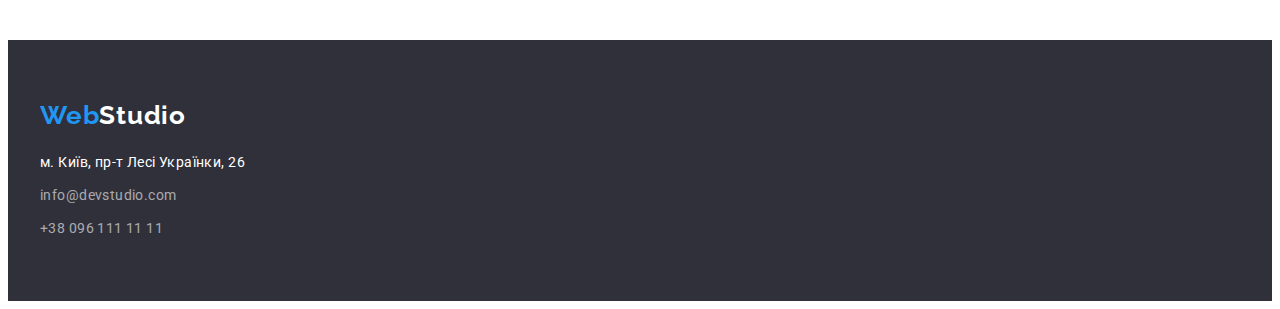
==== commit 6766061f: "виводить контакти у хедері із  nav" ====
--- a/portfolio.html
+++ b/portfolio.html
@@ -17,19 +17,21 @@
 <body>
     <header class="header">
         <!--меню в хедері-->
-        <nav class="container main-nav">
-            <a href="./index.html" class="logo"><span class="logo-style">Web</span>Studio</a>
-            <!--буде посилання-->
-            <ul class="site-nav list">
-                <li class="item"><a href="./index.html" class="link">Студія</a></li>
-                <li class="item"><a href="./portfolio.html" class="link current">Портфоліо</a></li>
-                <li class="item"><a href="#" class="link">Контакти</a></li>
-            </ul>
-            <ul class="cont-nav list"><!--контакти в хедері-->
+        <div class="container main-nav">
+            <nav class="nav">
+                <a href="./index.html" class="logo"> <span class="logo-style">Web</span>Studio</a>
+                <ul class="site-nav list">
+                    <li class="item"><a href="./index.html" class="link">Студія</a></li>
+                    <li class="item"><a href="./portfolio.html" class="link current">Портфоліо</a></li>
+                    <li class="item"><a href="#" class="link">Контакти</a></li>
+                </ul>
+            </nav>
+            <ul class="cont-nav list">
                 <li class="item"><a href="mailto:info@devstudio.com" class="link">info@devstudio.com</a></li>
+                <!--контакти в хедері-->
                 <li class="item"><a href="tel:+380961111111" class="link">+38 096 111 11 11</a></li>
             </ul>
-        </nav> 
+        </div>
     </header>
     <main>
         <section class="section">
--- a/css/style.css
+++ b/css/style.css
@@ -66,7 +66,6 @@
 
 .main-nav{
     display: flex;
-    align-items: center;
 }
 /* стиль логотипу */
 .logo{
@@ -89,11 +88,15 @@
 /* стиль меню навігації */
 .site-nav, .cont-nav{
     display: flex;
-
     font-weight: 500;
     font-size: 14px;
     line-height: 1.14;
     letter-spacing: 0.02em;
+}
+.nav{
+    display: flex;
+    align-items: center;
+    
 }
 
 .cont-nav .item + .item,
@@ -133,6 +136,7 @@
     display: block;
     padding-top: 32px;
     padding-bottom: 32px;
+    
 
     color: var(--secondary-text-color);   
     text-decoration: none;
@@ -245,6 +249,7 @@
 .work-list{
     display: flex;
 }
+
 .work-list .item + .item{
     margin-left: 30px;
 }
@@ -331,7 +336,7 @@
     flex-wrap: wrap;
 }
 .examples .item{
-    width: calc((100%-60px)/3);
+    width: calc((100% - 60px)/3);
     margin-right: 30px;
     margin-bottom: 30px;
 }
